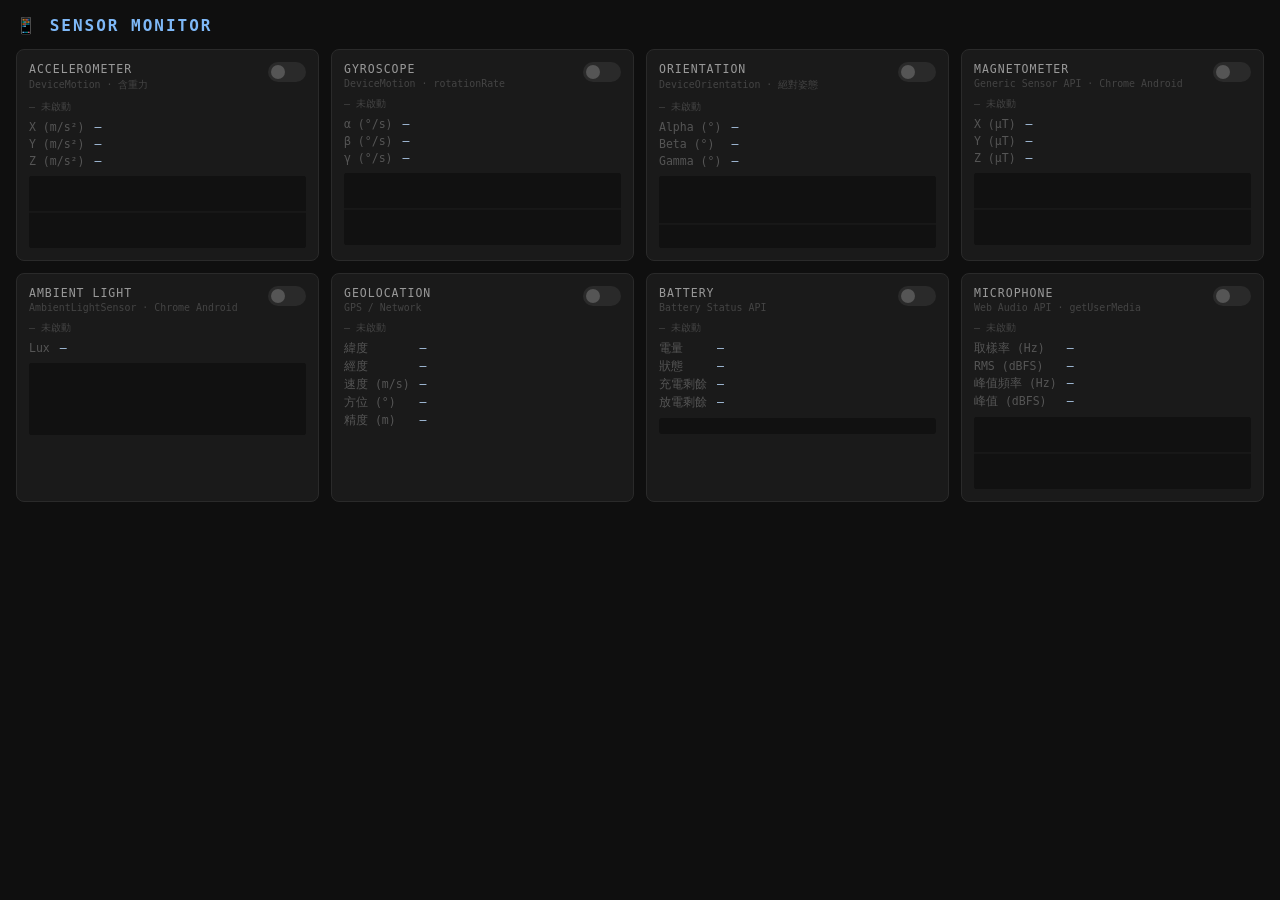
==== sensor.html @ 83f3cd84 "行動裝置專區:麥克風" ====
<!DOCTYPE html>
<html lang="zh-TW">
<head>
<meta charset="UTF-8">
<meta name="viewport" content="width=device-width, initial-scale=1">
<title>Sensor Monitor</title>
<style>
  * { box-sizing: border-box; margin: 0; padding: 0; }
  body { font-family: monospace; background: #0f0f0f; color: #e0e0e0; padding: 16px; }
  h1 { color: #7eb8f7; margin-bottom: 14px; font-size: 1rem; letter-spacing: 2px; }

  .grid {
    display: grid;
    grid-template-columns: repeat(auto-fill, minmax(270px, 1fr));
    gap: 12px;
  }

  .sensor-card {
    background: #1a1a1a; border: 1px solid #2a2a2a;
    border-radius: 8px; padding: 12px;
    transition: border-color 0.2s;
  }
  .sensor-card.active { border-color: #3a6a9f; }
  .sensor-card.error  { border-color: #7a2020; }

  .card-header {
    display: flex; justify-content: space-between; align-items: flex-start;
    margin-bottom: 8px;
  }
  .card-title { font-size: 0.72rem; color: #999; letter-spacing: 1px; }
  .card-sub   { font-size: 0.62rem; color: #444; margin-top: 2px; }

  /* Toggle */
  .toggle { position: relative; width: 38px; height: 20px; flex-shrink: 0; }
  .toggle input { opacity: 0; width: 0; height: 0; }
  .toggle-slider {
    position: absolute; inset: 0;
    background: #2a2a2a; border-radius: 10px; cursor: pointer;
    transition: background 0.2s;
  }
  .toggle-slider::before {
    content: ''; position: absolute;
    width: 14px; height: 14px; left: 3px; top: 3px;
    background: #555; border-radius: 50%;
    transition: transform 0.2s, background 0.2s;
  }
  .toggle input:checked + .toggle-slider { background: #1e3a5f; }
  .toggle input:checked + .toggle-slider::before {
    transform: translateX(18px); background: #7eb8f7;
  }

  .sensor-status { font-size: 0.63rem; color: #444; margin-bottom: 6px; min-height: 13px; }

  .values {
    display: grid; grid-template-columns: auto 1fr;
    gap: 3px 10px; margin-bottom: 8px; font-size: 0.72rem;
  }
  .val-label { color: #555; }
  .val-num   { color: #b0ccec; font-variant-numeric: tabular-nums; }

  canvas.mini { width: 100%; height: 72px; display: block;
    border-radius: 3px; background: #111; }

  /* Battery bar */
  .batt-wrap {
    background: #111; border-radius: 3px; height: 16px;
    overflow: hidden; margin-top: 4px;
  }
  .batt-fill { height: 100%; border-radius: 3px; transition: width 1s; background: #5fa85f; }
  .batt-fill.mid { background: #c8a020; }
  .batt-fill.low { background: #e05555; }
</style>
</head>
<body>

<h1>📱 SENSOR MONITOR</h1>
<div class="grid" id="grid"></div>

<script>
// ── Ring buffer ──────────────────────────────────────────
const HISTORY = 180;
class Ring {
  constructor() { this.d = new Array(HISTORY).fill(null); this.i = 0; }
  push(v) { this.d[this.i++ % HISTORY] = v; }
  get() {
    const out = [];
    for (let k = 0; k < HISTORY; k++) out.push(this.d[(this.i + k) % HISTORY]);
    return out;
  }
}

// ── Card factory ─────────────────────────────────────────
const CH_COLORS = ['#7eb8f7', '#f7a87e', '#7ef7c0'];

function makeCard({ id, title, sub, fields, chart = true, extra = '' }) {
  const div = document.createElement('div');
  div.className = 'sensor-card';
  div.id = 'card-' + id;
  div.innerHTML = `
    <div class="card-header">
      <div><div class="card-title">${title}</div><div class="card-sub">${sub}</div></div>
      <label class="toggle">
        <input type="checkbox" id="tog-${id}">
        <span class="toggle-slider"></span>
      </label>
    </div>
    <div class="sensor-status" id="st-${id}">— 未啟動</div>
    <div class="values" id="vl-${id}">
      ${fields.map(f => `<span class="val-label">${f.l}</span><span class="val-num" id="v-${id}-${f.k}">—</span>`).join('')}
    </div>
    ${chart ? `<canvas class="mini" id="cv-${id}"></canvas>` : ''}
    ${extra}
  `;
  document.getElementById('grid').appendChild(div);
  return div;
}

function setStatus(id, msg, ok) {
  const el = document.getElementById('st-' + id);
  if (!el) return;
  el.textContent = msg;
  el.style.color = ok === true ? '#5fa85f' : ok === false ? '#e05555' : '#444';
  const card = document.getElementById('card-' + id);
  card.classList.toggle('active', ok === true);
  card.classList.toggle('error',  ok === false);
}

function setVal(id, key, v, dec = 2) {
  const el = document.getElementById(`v-${id}-${key}`);
  if (el) el.textContent = v == null ? '—' : isFinite(v) ? Number(v).toFixed(dec) : '—';
}

// ── Canvas draw ──────────────────────────────────────────
function drawMini(id, bufs, min, max) {
  const cv = document.getElementById('cv-' + id);
  if (!cv) return;
  const W = cv.offsetWidth, H = cv.offsetHeight;
  cv.width = W; cv.height = H;
  const cx = cv.getContext('2d');
  cx.fillStyle = '#111';
  cx.fillRect(0, 0, W, H);

  if (min < 0 && max > 0) {
    const zy = H * (1 - (0 - min) / (max - min));
    cx.strokeStyle = '#1e1e1e'; cx.lineWidth = 1;
    cx.beginPath(); cx.moveTo(0, zy); cx.lineTo(W, zy); cx.stroke();
  }

  bufs.forEach((buf, bi) => {
    const data = buf.get();
    cx.strokeStyle = CH_COLORS[bi % 3]; cx.lineWidth = 1.2;
    cx.beginPath(); let first = true;
    data.forEach((v, i) => {
      if (v == null) return;
      const x = (i / (HISTORY - 1)) * W;
      const y = H * (1 - (v - min) / (max - min));
      first ? cx.moveTo(x, y) : cx.lineTo(x, y);
      first = false;
    });
    cx.stroke();
  });
}

// ── RAF loop ─────────────────────────────────────────────
const jobs = {};
function reg(id, bufs, min, max) { jobs[id] = { bufs, min, max }; }
(function loop() {
  requestAnimationFrame(loop);
  for (const [id, j] of Object.entries(jobs)) drawMini(id, j.bufs, j.min, j.max);
})();

// ════════════════════════════════════════════════════════
// 1. ACCELEROMETER
// ════════════════════════════════════════════════════════
makeCard({ id: 'accel', title: 'ACCELEROMETER', sub: 'DeviceMotion · 含重力',
  fields: [{ l: 'X (m/s²)', k: 'x' }, { l: 'Y (m/s²)', k: 'y' }, { l: 'Z (m/s²)', k: 'z' }] });
const aBufs = [new Ring(), new Ring(), new Ring()];
reg('accel', aBufs, -20, 20);

function onAccel(e) {
  const g = e.accelerationIncludingGravity; if (!g) return;
  aBufs[0].push(g.x); aBufs[1].push(g.y); aBufs[2].push(g.z);
  setVal('accel','x',g.x); setVal('accel','y',g.y); setVal('accel','z',g.z);
}
document.getElementById('tog-accel').addEventListener('change', async e => {
  if (e.target.checked) {
    if (typeof DeviceMotionEvent === 'undefined') { setStatus('accel','✗ 不支援',false); e.target.checked=false; return; }
    if (typeof DeviceMotionEvent.requestPermission === 'function') {
      try { await DeviceMotionEvent.requestPermission(); }
      catch { setStatus('accel','✗ 拒絕授權',false); e.target.checked=false; return; }
    }
    window.addEventListener('devicemotion', onAccel);
    setStatus('accel', '✓ 運作中', true);
  } else {
    window.removeEventListener('devicemotion', onAccel);
    setStatus('accel', '— 已停止', null);
  }
});

// ════════════════════════════════════════════════════════
// 2. GYROSCOPE
// ════════════════════════════════════════════════════════
makeCard({ id: 'gyro', title: 'GYROSCOPE', sub: 'DeviceMotion · rotationRate',
  fields: [{ l: 'α (°/s)', k: 'a' }, { l: 'β (°/s)', k: 'b' }, { l: 'γ (°/s)', k: 'g' }] });
const gBufs = [new Ring(), new Ring(), new Ring()];
reg('gyro', gBufs, -200, 200);

function onGyro(e) {
  const r = e.rotationRate; if (!r) return;
  gBufs[0].push(r.alpha); gBufs[1].push(r.beta); gBufs[2].push(r.gamma);
  setVal('gyro','a',r.alpha); setVal('gyro','b',r.beta); setVal('gyro','g',r.gamma);
}
document.getElementById('tog-gyro').addEventListener('change', async e => {
  if (e.target.checked) {
    if (typeof DeviceMotionEvent === 'undefined') { setStatus('gyro','✗ 不支援',false); e.target.checked=false; return; }
    if (typeof DeviceMotionEvent.requestPermission === 'function') {
      try { await DeviceMotionEvent.requestPermission(); }
      catch { setStatus('gyro','✗ 拒絕授權',false); e.target.checked=false; return; }
    }
    window.addEventListener('devicemotion', onGyro);
    setStatus('gyro', '✓ 運作中', true);
  } else {
    window.removeEventListener('devicemotion', onGyro);
    setStatus('gyro', '— 已停止', null);
  }
});

// ════════════════════════════════════════════════════════
// 3. ORIENTATION
// ════════════════════════════════════════════════════════
makeCard({ id: 'orient', title: 'ORIENTATION', sub: 'DeviceOrientation · 絕對姿態',
  fields: [{ l: 'Alpha (°)', k: 'a' }, { l: 'Beta (°)', k: 'b' }, { l: 'Gamma (°)', k: 'g' }] });
const oBufs = [new Ring(), new Ring(), new Ring()];
reg('orient', oBufs, -180, 360);

function onOrient(e) {
  oBufs[0].push(e.alpha); oBufs[1].push(e.beta); oBufs[2].push(e.gamma);
  setVal('orient','a',e.alpha,1); setVal('orient','b',e.beta,1); setVal('orient','g',e.gamma,1);
}
document.getElementById('tog-orient').addEventListener('change', async e => {
  if (e.target.checked) {
    if (typeof DeviceOrientationEvent === 'undefined') { setStatus('orient','✗ 不支援',false); e.target.checked=false; return; }
    if (typeof DeviceOrientationEvent.requestPermission === 'function') {
      try { await DeviceOrientationEvent.requestPermission(); }
      catch { setStatus('orient','✗ 拒絕授權',false); e.target.checked=false; return; }
    }
    window.addEventListener('deviceorientation', onOrient);
    setStatus('orient', '✓ 運作中', true);
  } else {
    window.removeEventListener('deviceorientation', onOrient);
    setStatus('orient', '— 已停止', null);
  }
});

// ════════════════════════════════════════════════════════
// 4. MAGNETOMETER
// ════════════════════════════════════════════════════════
makeCard({ id: 'mag', title: 'MAGNETOMETER', sub: 'Generic Sensor API · Chrome Android',
  fields: [{ l: 'X (μT)', k: 'x' }, { l: 'Y (μT)', k: 'y' }, { l: 'Z (μT)', k: 'z' }] });
const mBufs = [new Ring(), new Ring(), new Ring()];
reg('mag', mBufs, -100, 100);

let magSensor = null;
document.getElementById('tog-mag').addEventListener('change', e => {
  if (e.target.checked) {
    if (typeof Magnetometer === 'undefined') { setStatus('mag','✗ 不支援（需 Chrome Android）',false); e.target.checked=false; return; }
    try {
      magSensor = new Magnetometer({ frequency: 20 });
      magSensor.addEventListener('reading', () => {
        mBufs[0].push(magSensor.x); mBufs[1].push(magSensor.y); mBufs[2].push(magSensor.z);
        setVal('mag','x',magSensor.x); setVal('mag','y',magSensor.y); setVal('mag','z',magSensor.z);
      });
      magSensor.addEventListener('error', ev => setStatus('mag','✗ '+ev.error.message,false));
      magSensor.start();
      setStatus('mag', '✓ 運作中', true);
    } catch(err) { setStatus('mag','✗ '+err.message,false); e.target.checked=false; }
  } else {
    magSensor?.stop(); magSensor = null;
    setStatus('mag', '— 已停止', null);
  }
});

// ════════════════════════════════════════════════════════
// 5. AMBIENT LIGHT
// ════════════════════════════════════════════════════════
makeCard({ id: 'light', title: 'AMBIENT LIGHT', sub: 'AmbientLightSensor · Chrome Android',
  fields: [{ l: 'Lux', k: 'lux' }] });
const lBufs = [new Ring()];
reg('light', lBufs, 0, 1000);

let lightSensor = null;
document.getElementById('tog-light').addEventListener('change', e => {
  if (e.target.checked) {
    if (typeof AmbientLightSensor === 'undefined') { setStatus('light','✗ 不支援',false); e.target.checked=false; return; }
    try {
      lightSensor = new AmbientLightSensor({ frequency: 5 });
      lightSensor.addEventListener('reading', () => {
        lBufs[0].push(lightSensor.illuminance);
        setVal('light','lux',lightSensor.illuminance,0);
      });
      lightSensor.addEventListener('error', ev => setStatus('light','✗ '+ev.error.message,false));
      lightSensor.start();
      setStatus('light', '✓ 運作中', true);
    } catch(err) { setStatus('light','✗ '+err.message,false); e.target.checked=false; }
  } else {
    lightSensor?.stop(); lightSensor = null;
    setStatus('light', '— 已停止', null);
  }
});

// ════════════════════════════════════════════════════════
// 6. GEOLOCATION
// ════════════════════════════════════════════════════════
makeCard({ id: 'gps', title: 'GEOLOCATION', sub: 'GPS / Network',
  fields: [
    { l: '緯度', k: 'lat' }, { l: '經度', k: 'lon' },
    { l: '速度 (m/s)', k: 'spd' }, { l: '方位 (°)', k: 'hdg' },
    { l: '精度 (m)',   k: 'acc' },
  ], chart: false });

let gpsWatch = null;
document.getElementById('tog-gps').addEventListener('change', e => {
  if (e.target.checked) {
    if (!navigator.geolocation) { setStatus('gps','✗ 不支援',false); e.target.checked=false; return; }
    setStatus('gps','⌛ 定位中…', null);
    gpsWatch = navigator.geolocation.watchPosition(
      pos => {
        const c = pos.coords;
        setVal('gps','lat',c.latitude,5); setVal('gps','lon',c.longitude,5);
        setVal('gps','spd',c.speed,2);   setVal('gps','hdg',c.heading,1);
        setVal('gps','acc',c.accuracy,1);
        setStatus('gps','✓ 運作中', true);
      },
      err => setStatus('gps','✗ '+err.message,false),
      { enableHighAccuracy: true }
    );
  } else {
    navigator.geolocation.clearWatch(gpsWatch); gpsWatch = null;
    setStatus('gps','— 已停止', null);
  }
});

// ════════════════════════════════════════════════════════
// 7. BATTERY
// ════════════════════════════════════════════════════════
makeCard({ id: 'batt', title: 'BATTERY', sub: 'Battery Status API',
  fields: [
    { l: '電量', k: 'lvl' }, { l: '狀態', k: 'chg' },
    { l: '充電剩餘', k: 'ct' }, { l: '放電剩餘', k: 'dt' },
  ],
  chart: false,
  extra: `<div class="batt-wrap"><div class="batt-fill" id="batt-bar" style="width:0%"></div></div>`,
});

let battObj = null;
function updateBatt(b) {
  const pct = (b.level * 100).toFixed(0);
  document.getElementById('v-batt-lvl').textContent = pct + ' %';
  document.getElementById('v-batt-chg').textContent = b.charging ? '充電中 ⚡' : '放電中';
  const ct = b.chargingTime, dt = b.dischargingTime;
  document.getElementById('v-batt-ct').textContent = isFinite(ct) ? Math.round(ct/60)+' 分' : '—';
  document.getElementById('v-batt-dt').textContent = isFinite(dt) ? Math.round(dt/60)+' 分' : '—';
  const bar = document.getElementById('batt-bar');
  bar.style.width = pct + '%';
  bar.className = 'batt-fill' + (b.level < 0.2 ? ' low' : b.level < 0.4 ? ' mid' : '');
}

// ════════════════════════════════════════════════════════
// 8. MICROPHONE
// ════════════════════════════════════════════════════════
makeCard({ id: 'mic', title: 'MICROPHONE', sub: 'Web Audio API · getUserMedia',
  fields: [
    { l: '取樣率 (Hz)', k: 'sr'   },
    { l: 'RMS (dBFS)',  k: 'rms'  },
    { l: '峰值頻率 (Hz)', k: 'pk' },
    { l: '峰值 (dBFS)', k: 'pkdb' },
  ] });
const micBufs = [new Ring()];
reg('mic', micBufs, -1, 1);

let micCtx = null, micAnalyser = null, micStream = null;
let micRaf = null, micFftRaf = null;
const micFftSize = 2048;

function micOscLoop() {
  micRaf = requestAnimationFrame(micOscLoop);
  if (!micAnalyser) return;
  const buf = new Float32Array(micAnalyser.fftSize);
  micAnalyser.getFloatTimeDomainData(buf);
  // push RMS as chart proxy, but draw waveform on mini canvas directly
  let sum = 0;
  for (let i = 0; i < buf.length; i++) sum += buf[i] * buf[i];
  const rms = Math.sqrt(sum / buf.length);
  const db  = rms > 1e-9 ? 20 * Math.log10(rms) : -100;
  setVal('mic', 'rms', db, 1);

  // draw waveform directly on canvas
  const cv = document.getElementById('cv-mic');
  if (!cv) return;
  const W = cv.offsetWidth, H = cv.offsetHeight;
  cv.width = W; cv.height = H;
  const cx = cv.getContext('2d');
  cx.fillStyle = '#111'; cx.fillRect(0, 0, W, H);
  cx.strokeStyle = '#1e1e1e'; cx.lineWidth = 1;
  cx.beginPath(); cx.moveTo(0, H/2); cx.lineTo(W, H/2); cx.stroke();
  cx.strokeStyle = 'rgba(126,247,192,0.7)'; cx.lineWidth = 1.2;
  cx.beginPath();
  const step = W / buf.length;
  for (let i = 0; i < buf.length; i++) {
    const x = i * step, y = (1 - (buf[i] + 1) / 2) * H;
    i === 0 ? cx.moveTo(x, y) : cx.lineTo(x, y);
  }
  cx.stroke();
}

let micLastFft = 0;
function micFftLoop() {
  micFftRaf = requestAnimationFrame(micFftLoop);
  if (!micAnalyser || !micCtx) return;
  const now = performance.now();
  if (now - micLastFft < 100) return;
  micLastFft = now;
  const freq = new Float32Array(micAnalyser.frequencyBinCount);
  micAnalyser.getFloatFrequencyData(freq);
  let pk = 0;
  for (let i = 1; i < freq.length; i++) if (freq[i] > freq[pk]) pk = i;
  const hz = pk * micCtx.sampleRate / micFftSize;
  setVal('mic', 'pk',   hz,       1);
  setVal('mic', 'pkdb', freq[pk], 1);
}

document.getElementById('tog-mic').addEventListener('change', async e => {
  if (e.target.checked) {
    try {
      micStream  = await navigator.mediaDevices.getUserMedia({ audio: true, video: false });
      micCtx     = new AudioContext();
      micAnalyser = micCtx.createAnalyser();
      micAnalyser.fftSize = micFftSize;
      micAnalyser.smoothingTimeConstant = 0.8;
      micCtx.createMediaStreamSource(micStream).connect(micAnalyser);
      setVal('mic', 'sr', micCtx.sampleRate, 0);
      setStatus('mic', '✓ 運作中', true);
      micOscLoop(); micFftLoop();
    } catch(err) { setStatus('mic','✗ '+err.message,false); e.target.checked=false; }
  } else {
    cancelAnimationFrame(micRaf); cancelAnimationFrame(micFftRaf);
    micStream?.getTracks().forEach(t => t.stop());
    micCtx?.close();
    micCtx = micAnalyser = micStream = null;
    setStatus('mic','— 已停止', null);
  }
});

document.getElementById('tog-batt').addEventListener('change', async e => {
  if (e.target.checked) {
    if (!navigator.getBattery) { setStatus('batt','✗ 不支援',false); e.target.checked=false; return; }
    try {
      battObj = await navigator.getBattery();
      updateBatt(battObj);
      ['levelchange','chargingchange','chargingtimechange','dischargingtimechange']
        .forEach(ev => battObj.addEventListener(ev, () => updateBatt(battObj)));
      setStatus('batt','✓ 運作中', true);
    } catch(err) { setStatus('batt','✗ '+err.message,false); e.target.checked=false; }
  } else {
    battObj = null;
    setStatus('batt','— 已停止', null);
  }
});
</script>
</body>
</html>
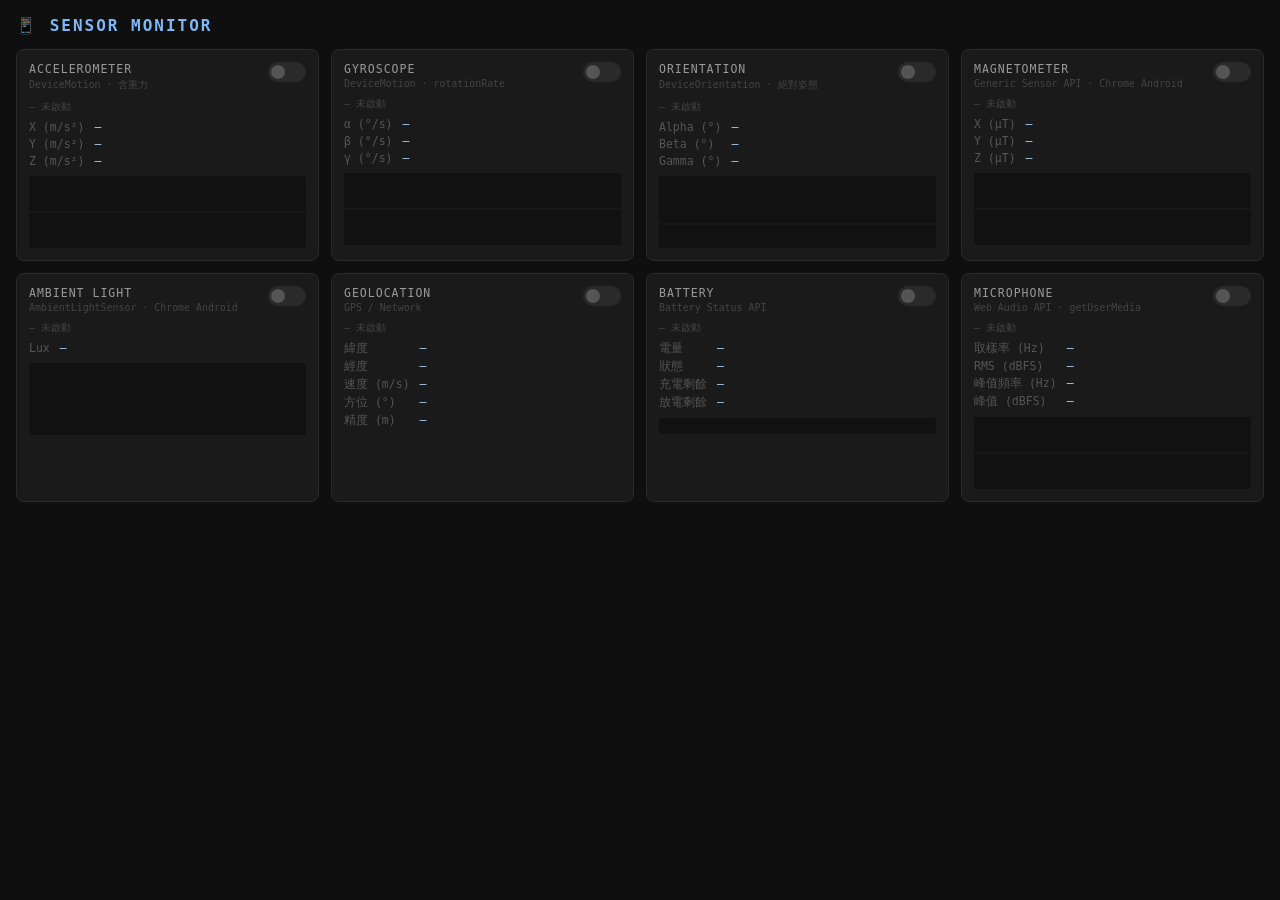
==== commit 041486c3: "行動裝置專區:麥克風權限取得" ====
--- a/sensor.html
+++ b/sensor.html
@@ -431,6 +431,17 @@
 
 document.getElementById('tog-mic').addEventListener('change', async e => {
   if (e.target.checked) {
+    if (!navigator.mediaDevices?.getUserMedia) { setStatus('mic','✗ 不支援',false); e.target.checked=false; return; }
+    if (navigator.permissions) {
+      try {
+        const ps = await navigator.permissions.query({ name: 'microphone' });
+        if (ps.state === 'denied') {
+          setStatus('mic','✗ 已拒絕授權，請至瀏覽器設定開啟',false);
+          e.target.checked = false; return;
+        }
+        if (ps.state === 'prompt') setStatus('mic','⌛ 等待授權…',null);
+      } catch {}
+    }
     try {
       micStream  = await navigator.mediaDevices.getUserMedia({ audio: true, video: false });
       micCtx     = new AudioContext();
@@ -441,7 +452,10 @@
       setVal('mic', 'sr', micCtx.sampleRate, 0);
       setStatus('mic', '✓ 運作中', true);
       micOscLoop(); micFftLoop();
-    } catch(err) { setStatus('mic','✗ '+err.message,false); e.target.checked=false; }
+    } catch(err) {
+      const msg = err.name === 'NotAllowedError' ? '✗ 拒絕授權' : '✗ ' + err.message;
+      setStatus('mic', msg, false); e.target.checked = false;
+    }
   } else {
     cancelAnimationFrame(micRaf); cancelAnimationFrame(micFftRaf);
     micStream?.getTracks().forEach(t => t.stop());
